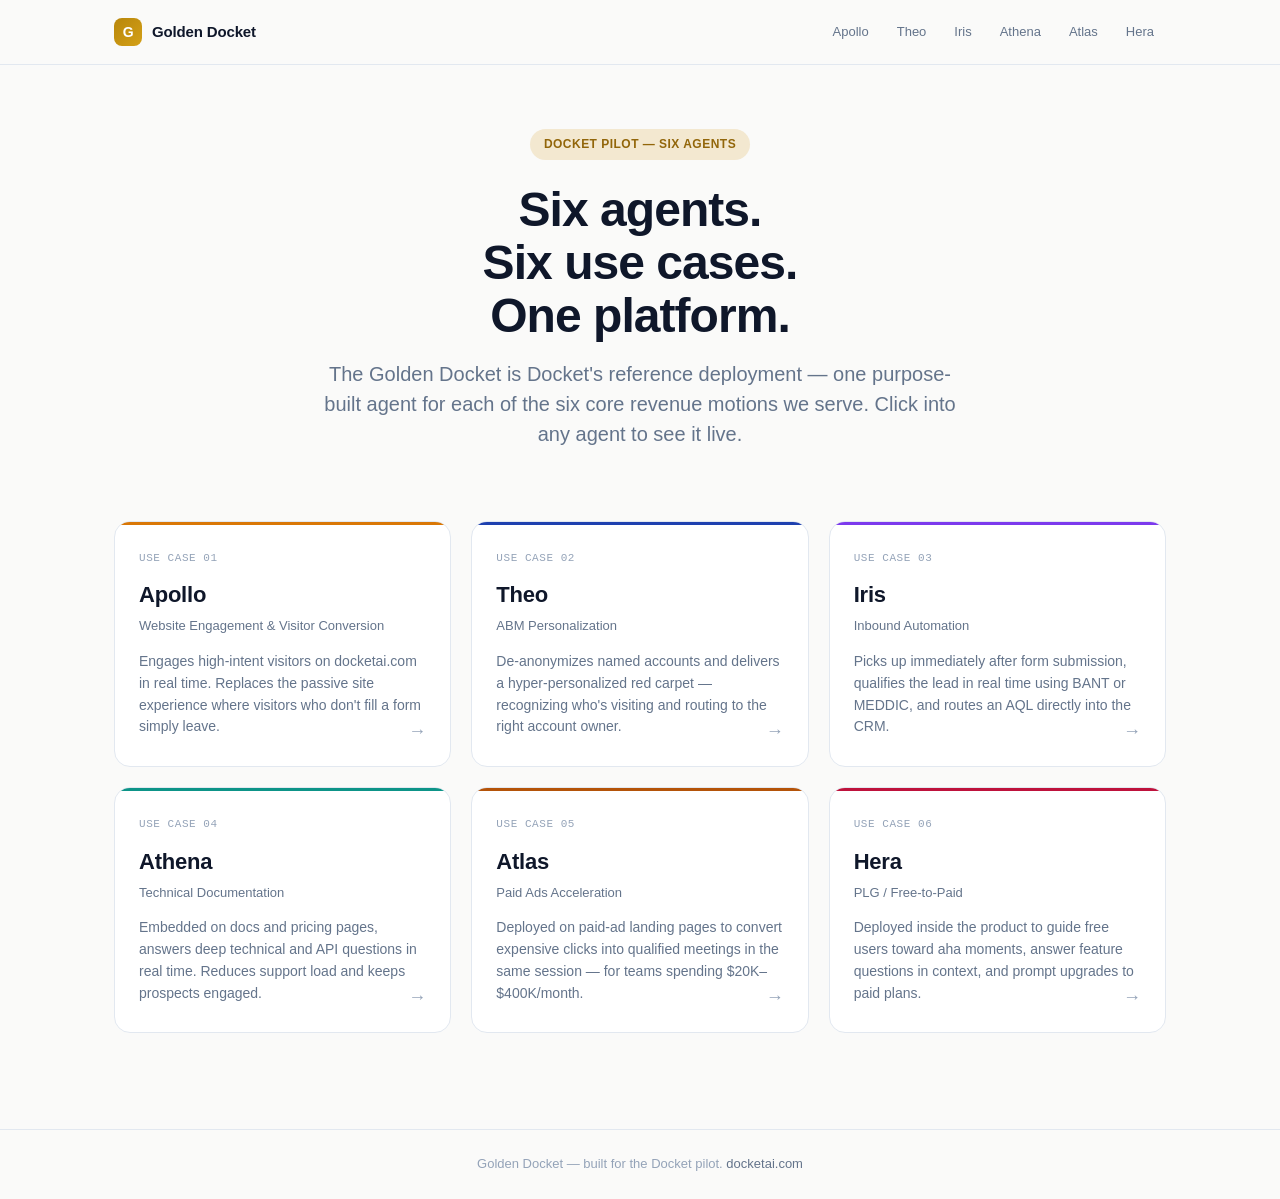
==== index.html @ fc50f1c3 "Add files via upload" ====
<!DOCTYPE html>
<html lang="en">
<head>
  <meta charset="UTF-8" />
  <meta name="viewport" content="width=device-width, initial-scale=1.0" />
  <title>Golden Docket — Six Agents, Six Use Cases</title>
  <meta name="description" content="The Golden Docket: six Docket agents covering every core use case — website engagement, ABM, post-form-fill, tech docs, paid ads, and PLG." />
  <link rel="stylesheet" href="styles.css" />
</head>
<body>
  <header class="site-header">
    <div class="site-header__inner">
      <a href="index.html" class="brand">
        <span class="brand__mark">G</span>
        <span>Golden Docket</span>
      </a>
      <nav class="nav">
        <a href="apollo.html" class="nav__link">Apollo</a>
        <a href="theo.html" class="nav__link">Theo</a>
        <a href="iris.html" class="nav__link">Iris</a>
        <a href="athena.html" class="nav__link">Athena</a>
        <a href="atlas.html" class="nav__link">Atlas</a>
        <a href="hera.html" class="nav__link">Hera</a>
      </nav>
    </div>
  </header>

  <main>
    <section class="hero">
      <span class="hero__eyebrow">Docket Pilot — Six Agents</span>
      <h1 class="hero__title">Six agents.<br />Six use cases.<br />One platform.</h1>
      <p class="hero__subtitle">
        The Golden Docket is Docket's reference deployment — one purpose-built agent for each of the six core revenue motions we serve. Click into any agent to see it live.
      </p>
    </section>

    <section class="grid">
      <a href="apollo.html" class="card" data-agent="apollo">
        <div class="card__num">USE CASE 01</div>
        <div class="card__name">Apollo</div>
        <div class="card__usecase">Website Engagement & Visitor Conversion</div>
        <p class="card__desc">Engages high-intent visitors on docketai.com in real time. Replaces the passive site experience where visitors who don't fill a form simply leave.</p>
        <span class="card__arrow">→</span>
      </a>

      <a href="theo.html" class="card" data-agent="theo">
        <div class="card__num">USE CASE 02</div>
        <div class="card__name">Theo</div>
        <div class="card__usecase">ABM Personalization</div>
        <p class="card__desc">De-anonymizes named accounts and delivers a hyper-personalized red carpet — recognizing who's visiting and routing to the right account owner.</p>
        <span class="card__arrow">→</span>
      </a>

      <a href="iris.html" class="card" data-agent="iris">
        <div class="card__num">USE CASE 03</div>
        <div class="card__name">Iris</div>
        <div class="card__usecase">Inbound Automation</div>
        <p class="card__desc">Picks up immediately after form submission, qualifies the lead in real time using BANT or MEDDIC, and routes an AQL directly into the CRM.</p>
        <span class="card__arrow">→</span>
      </a>

      <a href="athena.html" class="card" data-agent="athena">
        <div class="card__num">USE CASE 04</div>
        <div class="card__name">Athena</div>
        <div class="card__usecase">Technical Documentation</div>
        <p class="card__desc">Embedded on docs and pricing pages, answers deep technical and API questions in real time. Reduces support load and keeps prospects engaged.</p>
        <span class="card__arrow">→</span>
      </a>

      <a href="atlas.html" class="card" data-agent="atlas">
        <div class="card__num">USE CASE 05</div>
        <div class="card__name">Atlas</div>
        <div class="card__usecase">Paid Ads Acceleration</div>
        <p class="card__desc">Deployed on paid-ad landing pages to convert expensive clicks into qualified meetings in the same session — for teams spending $20K–$400K/month.</p>
        <span class="card__arrow">→</span>
      </a>

      <a href="hera.html" class="card" data-agent="hera">
        <div class="card__num">USE CASE 06</div>
        <div class="card__name">Hera</div>
        <div class="card__usecase">PLG / Free-to-Paid</div>
        <p class="card__desc">Deployed inside the product to guide free users toward aha moments, answer feature questions in context, and prompt upgrades to paid plans.</p>
        <span class="card__arrow">→</span>
      </a>
    </section>
  </main>

  <footer class="site-footer">
    <p>Golden Docket — built for the Docket pilot. <a href="https://docketai.com" target="_blank" rel="noopener">docketai.com</a></p>
  </footer>
</body>
</html>
---- styles.css ----
/* ============================================
   Golden Docket — Shared Styles
   ============================================ */

:root {
  --bg: #fafaf9;
  --surface: #ffffff;
  --text: #0f172a;
  --text-muted: #64748b;
  --text-subtle: #94a3b8;
  --border: #e2e8f0;
  --border-strong: #cbd5e1;

  --accent: #b8860b;
  --accent-light: #f3e8d0;
  --accent-strong: #92660a;

  --apollo: #d97706;
  --theo: #1e40af;
  --iris: #7c3aed;
  --athena: #0d9488;
  --atlas: #b45309;
  --hera: #be123c;

  --radius: 12px;
  --radius-lg: 16px;
  --shadow-sm: 0 1px 2px rgba(15, 23, 42, 0.04);
  --shadow: 0 4px 16px rgba(15, 23, 42, 0.06);
  --shadow-lg: 0 12px 32px rgba(15, 23, 42, 0.08);

  --font-sans: -apple-system, BlinkMacSystemFont, "Segoe UI", "Inter", Roboto, "Helvetica Neue", Arial, sans-serif;
  --font-mono: "SF Mono", "Monaco", "Cascadia Code", "Roboto Mono", monospace;

  --container: 1100px;
  --header-h: 64px;
}

* {
  box-sizing: border-box;
  margin: 0;
  padding: 0;
}

html {
  scroll-behavior: smooth;
}

body {
  font-family: var(--font-sans);
  font-size: 16px;
  line-height: 1.6;
  color: var(--text);
  background: var(--bg);
  -webkit-font-smoothing: antialiased;
  -moz-osx-font-smoothing: grayscale;
}

a {
  color: inherit;
  text-decoration: none;
  transition: color 0.15s ease;
}

a:hover {
  color: var(--accent-strong);
}

/* ============================================
   Header
   ============================================ */

.site-header {
  position: sticky;
  top: 0;
  z-index: 50;
  background: rgba(250, 250, 249, 0.92);
  backdrop-filter: saturate(180%) blur(10px);
  border-bottom: 1px solid var(--border);
}

.site-header__inner {
  max-width: var(--container);
  margin: 0 auto;
  padding: 0 24px;
  height: var(--header-h);
  display: flex;
  align-items: center;
  justify-content: space-between;
  gap: 24px;
}

.brand {
  display: flex;
  align-items: center;
  gap: 10px;
  font-weight: 600;
  font-size: 15px;
  letter-spacing: -0.01em;
}

.brand__mark {
  width: 28px;
  height: 28px;
  border-radius: 8px;
  background: linear-gradient(135deg, var(--accent) 0%, #d4a017 100%);
  display: inline-flex;
  align-items: center;
  justify-content: center;
  color: white;
  font-weight: 700;
  font-size: 14px;
}

.nav {
  display: flex;
  align-items: center;
  gap: 4px;
  flex-wrap: wrap;
}

.nav__link {
  padding: 6px 12px;
  border-radius: 8px;
  font-size: 13px;
  font-weight: 500;
  color: var(--text-muted);
  transition: all 0.15s ease;
}

.nav__link:hover {
  background: var(--surface);
  color: var(--text);
}

.nav__link.active {
  background: var(--text);
  color: var(--surface);
}

.nav__link.active:hover {
  color: var(--surface);
}

/* ============================================
   Main / Container
   ============================================ */

main {
  max-width: var(--container);
  margin: 0 auto;
  padding: 64px 24px 96px;
}

/* ============================================
   Hero (index)
   ============================================ */

.hero {
  text-align: center;
  margin-bottom: 72px;
}

.hero__eyebrow {
  display: inline-block;
  padding: 6px 14px;
  border-radius: 999px;
  background: var(--accent-light);
  color: var(--accent-strong);
  font-size: 12px;
  font-weight: 600;
  letter-spacing: 0.04em;
  text-transform: uppercase;
  margin-bottom: 24px;
}

.hero__title {
  font-size: 48px;
  font-weight: 700;
  letter-spacing: -0.02em;
  line-height: 1.1;
  margin-bottom: 16px;
  color: var(--text);
}

.hero__subtitle {
  font-size: 20px;
  color: var(--text-muted);
  max-width: 640px;
  margin: 0 auto;
  line-height: 1.5;
}

/* ============================================
   Agent Grid (index)
   ============================================ */

.grid {
  display: grid;
  grid-template-columns: repeat(3, 1fr);
  gap: 20px;
}

@media (max-width: 900px) {
  .grid {
    grid-template-columns: repeat(2, 1fr);
  }
}

@media (max-width: 600px) {
  .grid {
    grid-template-columns: 1fr;
  }
}

.card {
  display: block;
  padding: 28px 24px;
  background: var(--surface);
  border: 1px solid var(--border);
  border-radius: var(--radius-lg);
  transition: all 0.2s ease;
  position: relative;
  overflow: hidden;
}

.card::before {
  content: "";
  position: absolute;
  top: 0;
  left: 0;
  right: 0;
  height: 3px;
  background: var(--accent);
}

.card:hover {
  transform: translateY(-2px);
  box-shadow: var(--shadow-lg);
  border-color: var(--border-strong);
  color: var(--text);
}

.card[data-agent="apollo"]::before { background: var(--apollo); }
.card[data-agent="theo"]::before { background: var(--theo); }
.card[data-agent="iris"]::before { background: var(--iris); }
.card[data-agent="athena"]::before { background: var(--athena); }
.card[data-agent="atlas"]::before { background: var(--atlas); }
.card[data-agent="hera"]::before { background: var(--hera); }

.card__num {
  font-family: var(--font-mono);
  font-size: 11px;
  color: var(--text-subtle);
  letter-spacing: 0.05em;
  margin-bottom: 10px;
}

.card__name {
  font-size: 22px;
  font-weight: 700;
  letter-spacing: -0.01em;
  margin-bottom: 4px;
  color: var(--text);
}

.card__usecase {
  font-size: 13px;
  font-weight: 500;
  color: var(--text-muted);
  margin-bottom: 14px;
}

.card__desc {
  font-size: 14px;
  color: var(--text-muted);
  line-height: 1.55;
}

.card__arrow {
  position: absolute;
  bottom: 20px;
  right: 24px;
  font-size: 18px;
  color: var(--text-subtle);
  transition: transform 0.2s ease, color 0.2s ease;
}

.card:hover .card__arrow {
  transform: translateX(4px);
  color: var(--text);
}

/* ============================================
   Subpage Hero
   ============================================ */

.subpage-hero {
  margin-bottom: 48px;
  padding-bottom: 40px;
  border-bottom: 1px solid var(--border);
}

.subpage-hero__eyebrow {
  display: inline-flex;
  align-items: center;
  gap: 8px;
  font-family: var(--font-mono);
  font-size: 12px;
  font-weight: 600;
  letter-spacing: 0.04em;
  text-transform: uppercase;
  margin-bottom: 20px;
  padding: 6px 12px;
  border-radius: 999px;
  background: var(--surface);
  border: 1px solid var(--border);
  color: var(--text-muted);
}

.subpage-hero__eyebrow .dot {
  width: 8px;
  height: 8px;
  border-radius: 50%;
  background: var(--accent);
}

.subpage[data-agent="apollo"] .dot { background: var(--apollo); }
.subpage[data-agent="theo"] .dot { background: var(--theo); }
.subpage[data-agent="iris"] .dot { background: var(--iris); }
.subpage[data-agent="athena"] .dot { background: var(--athena); }
.subpage[data-agent="atlas"] .dot { background: var(--atlas); }
.subpage[data-agent="hera"] .dot { background: var(--hera); }

.subpage-hero__title {
  font-size: 56px;
  font-weight: 700;
  letter-spacing: -0.025em;
  line-height: 1;
  margin-bottom: 10px;
  color: var(--text);
}

.subpage-hero__usecase {
  font-size: 22px;
  font-weight: 500;
  color: var(--text-muted);
  letter-spacing: -0.01em;
}

/* ============================================
   Subpage Content
   ============================================ */

.subpage-content {
  display: grid;
  grid-template-columns: 1fr 320px;
  gap: 56px;
  align-items: start;
}

@media (max-width: 900px) {
  .subpage-content {
    grid-template-columns: 1fr;
    gap: 32px;
  }
}

.subpage-content__main h2 {
  font-size: 20px;
  font-weight: 600;
  letter-spacing: -0.01em;
  margin-top: 32px;
  margin-bottom: 12px;
  color: var(--text);
}

.subpage-content__main h2:first-child {
  margin-top: 0;
}

.subpage-content__main p {
  font-size: 16px;
  color: var(--text);
  line-height: 1.65;
  margin-bottom: 16px;
}

.subpage-content__main p + p {
  margin-top: 0;
}

.subpage-content__main ul {
  list-style: none;
  margin-bottom: 16px;
}

.subpage-content__main ul li {
  position: relative;
  padding-left: 22px;
  margin-bottom: 8px;
  color: var(--text);
  line-height: 1.6;
}

.subpage-content__main ul li::before {
  content: "→";
  position: absolute;
  left: 0;
  color: var(--accent);
  font-weight: 600;
}

.subpage[data-agent="apollo"] ul li::before { color: var(--apollo); }
.subpage[data-agent="theo"] ul li::before { color: var(--theo); }
.subpage[data-agent="iris"] ul li::before { color: var(--iris); }
.subpage[data-agent="athena"] ul li::before { color: var(--athena); }
.subpage[data-agent="atlas"] ul li::before { color: var(--atlas); }
.subpage[data-agent="hera"] ul li::before { color: var(--hera); }

/* ============================================
   Sidebar (subpage)
   ============================================ */

.sidebar {
  position: sticky;
  top: calc(var(--header-h) + 24px);
}

.sidebar__card {
  padding: 24px;
  background: var(--surface);
  border: 1px solid var(--border);
  border-radius: var(--radius);
  margin-bottom: 16px;
}

.sidebar__label {
  font-family: var(--font-mono);
  font-size: 11px;
  font-weight: 600;
  letter-spacing: 0.05em;
  text-transform: uppercase;
  color: var(--text-subtle);
  margin-bottom: 10px;
}

.sidebar__row {
  display: flex;
  justify-content: space-between;
  padding: 8px 0;
  font-size: 13px;
  border-bottom: 1px solid var(--border);
}

.sidebar__row:last-child {
  border-bottom: none;
}

.sidebar__row dt {
  color: var(--text-muted);
}

.sidebar__row dd {
  color: var(--text);
  font-weight: 500;
}

.sidebar__hint {
  font-size: 13px;
  color: var(--text-muted);
  line-height: 1.55;
  padding: 16px 20px;
  background: var(--accent-light);
  border-radius: var(--radius);
  border: 1px solid #e9d5a4;
}

.sidebar__hint strong {
  color: var(--accent-strong);
  font-weight: 600;
}

/* ============================================
   Footer
   ============================================ */

.site-footer {
  border-top: 1px solid var(--border);
  padding: 24px;
  text-align: center;
  font-size: 13px;
  color: var(--text-subtle);
}

.site-footer a {
  color: var(--text-muted);
}

/* ============================================
   Utilities
   ============================================ */

.back-link {
  display: inline-flex;
  align-items: center;
  gap: 6px;
  font-size: 13px;
  font-weight: 500;
  color: var(--text-muted);
  margin-bottom: 24px;
}

.back-link:hover {
  color: var(--text);
}

@media (max-width: 600px) {
  .hero__title {
    font-size: 36px;
  }
  .subpage-hero__title {
    font-size: 40px;
  }
  .nav {
    display: none;
  }
}
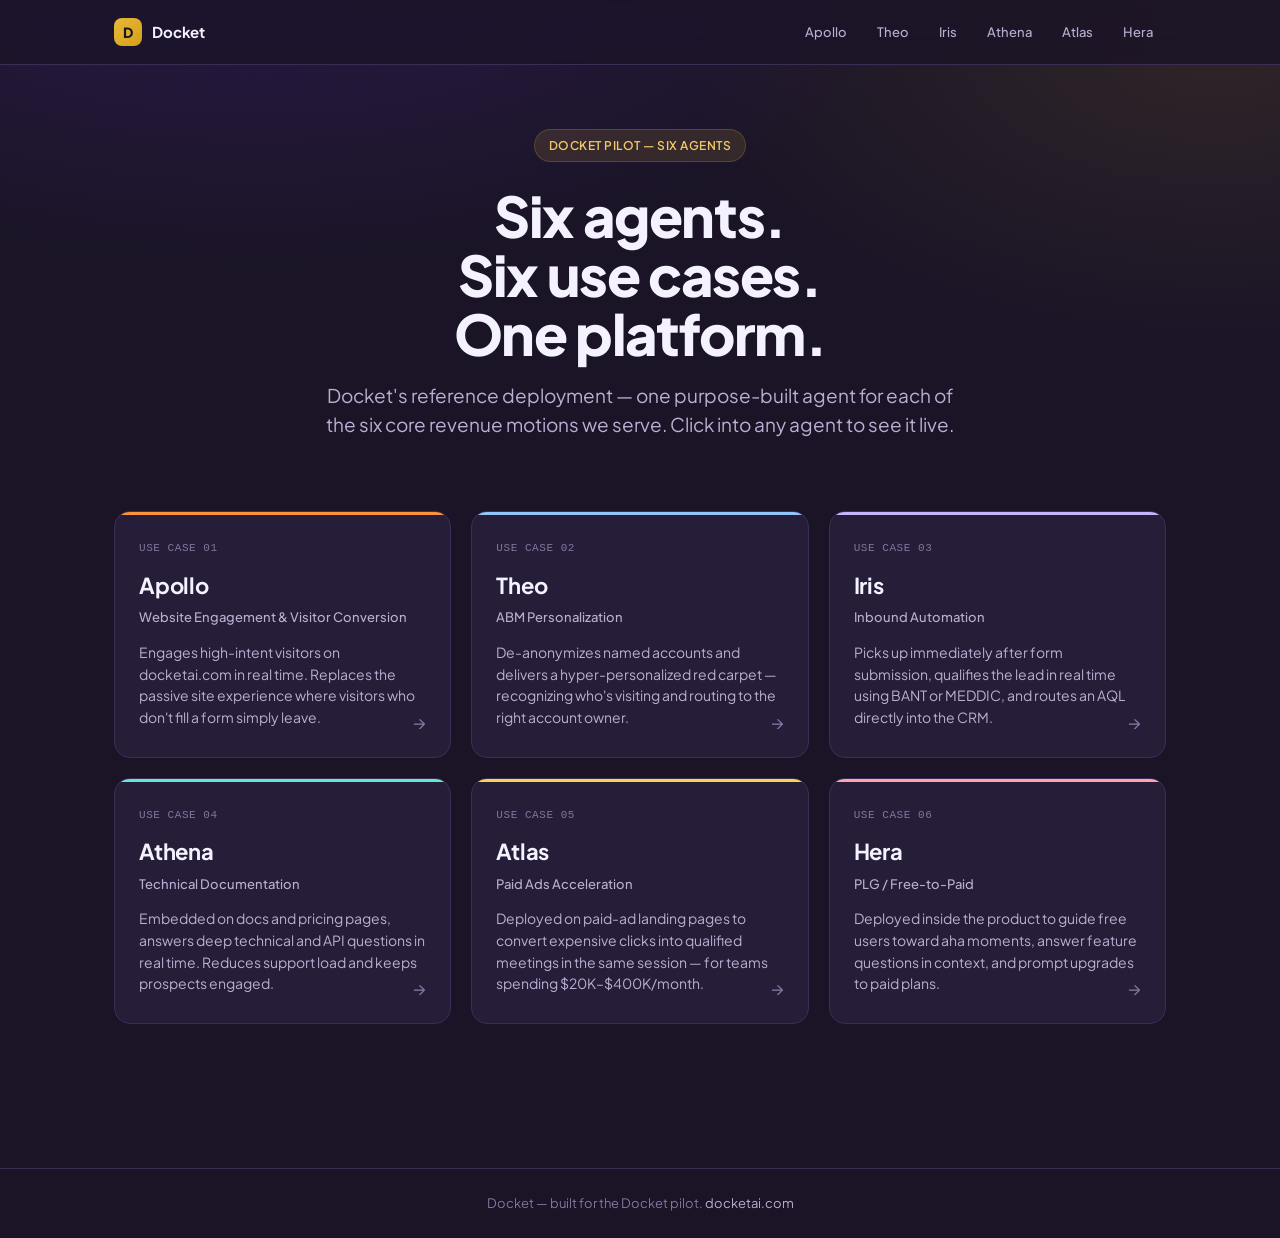
==== commit 4ed229d0: "Brand: Docket (drop Golden Docket from UI). Lean DCI on Theo/Iris/Atlas/Hera pages." ====
--- a/index.html
+++ b/index.html
@@ -3,16 +3,16 @@
 <head>
   <meta charset="UTF-8" />
   <meta name="viewport" content="width=device-width, initial-scale=1.0" />
-  <title>Golden Docket — Six Agents, Six Use Cases</title>
-  <meta name="description" content="The Golden Docket: six Docket agents covering every core use case — website engagement, ABM, post-form-fill, tech docs, paid ads, and PLG." />
+  <title>Docket — Six Agents, Six Use Cases</title>
+  <meta name="description" content="The Docket: six Docket agents covering every core use case — website engagement, ABM, post-form-fill, tech docs, paid ads, and PLG." />
   <link rel="stylesheet" href="styles.css" />
 </head>
 <body>
   <header class="site-header">
     <div class="site-header__inner">
       <a href="index.html" class="brand">
-        <span class="brand__mark">G</span>
-        <span>Golden Docket</span>
+        <span class="brand__mark">D</span>
+        <span>Docket</span>
       </a>
       <nav class="nav">
         <a href="apollo.html" class="nav__link">Apollo</a>
@@ -30,7 +30,7 @@
       <span class="hero__eyebrow">Docket Pilot — Six Agents</span>
       <h1 class="hero__title">Six agents.<br />Six use cases.<br />One platform.</h1>
       <p class="hero__subtitle">
-        The Golden Docket is Docket's reference deployment — one purpose-built agent for each of the six core revenue motions we serve. Click into any agent to see it live.
+        Docket's reference deployment — one purpose-built agent for each of the six core revenue motions we serve. Click into any agent to see it live.
       </p>
     </section>
 
@@ -86,7 +86,7 @@
   </main>
 
   <footer class="site-footer">
-    <p>Golden Docket — built for the Docket pilot. <a href="https://docketai.com" target="_blank" rel="noopener">docketai.com</a></p>
+    <p>Docket — built for the Docket pilot. <a href="https://docketai.com" target="_blank" rel="noopener">docketai.com</a></p>
   </footer>
 </body>
 </html>
--- a/styles.css
+++ b/styles.css
@@ -1,34 +1,60 @@
 /* ============================================
-   Golden Docket — Shared Styles
-   ============================================ */
+   Golden Docket — Shared Styles (dark theme, docket.io-flavored)
+   ============================================ */
+
+@import url('https://fonts.googleapis.com/css2?family=Plus+Jakarta+Sans:wght@400;500;600;700;800&display=swap');
 
 :root {
-  --bg: #fafaf9;
-  --surface: #ffffff;
-  --text: #0f172a;
-  --text-muted: #64748b;
-  --text-subtle: #94a3b8;
-  --border: #e2e8f0;
-  --border-strong: #cbd5e1;
-
-  --accent: #b8860b;
-  --accent-light: #f3e8d0;
-  --accent-strong: #92660a;
-
-  --apollo: #d97706;
-  --theo: #1e40af;
-  --iris: #7c3aed;
-  --athena: #0d9488;
-  --atlas: #b45309;
-  --hera: #be123c;
+  /* Deep midnight purple base — close to docket.io but slightly lighter
+     so it doesn't read as pure black. */
+  --bg: #1A1426;
+  --bg-elev: #211A30;
+  --surface: #261D38;
+  --surface-elev: #2E2342;
+  --surface-hover: #352848;
+
+  --text: #F5F2FF;
+  --text-muted: #B8AFD2;
+  --text-subtle: #8077A0;
+
+  --border: #3A2E55;
+  --border-strong: #4A3D6B;
+
+  /* Gold for the "Golden Docket" brand mark and a few accents */
+  --accent: #E8B838;
+  --accent-soft: rgba(232, 184, 56, 0.12);
+  --accent-strong: #F0C766;
+
+  /* Per-agent accent colors — tuned brighter for dark mode contrast */
+  --apollo: #FB923C;       /* orange  */
+  --theo:   #93C5FD;       /* blue    */
+  --iris:   #C4B5FD;       /* violet  */
+  --athena: #5EEAD4;       /* teal    */
+  --atlas:  #FCD34D;       /* amber   */
+  --hera:   #FDA4AF;       /* rose    */
+
+  /* Agent-tinted panel backgrounds (subtle on dark) */
+  --apollo-panel: rgba(251, 146, 60, 0.08);
+  --theo-panel:   rgba(147, 197, 253, 0.08);
+  --iris-panel:   rgba(196, 181, 253, 0.08);
+  --athena-panel: rgba(94, 234, 212, 0.08);
+  --atlas-panel:  rgba(252, 211, 77, 0.08);
+  --hera-panel:   rgba(253, 164, 175, 0.08);
+
+  --apollo-border: rgba(251, 146, 60, 0.28);
+  --theo-border:   rgba(147, 197, 253, 0.28);
+  --iris-border:   rgba(196, 181, 253, 0.28);
+  --athena-border: rgba(94, 234, 212, 0.28);
+  --atlas-border:  rgba(252, 211, 77, 0.28);
+  --hera-border:   rgba(253, 164, 175, 0.28);
 
   --radius: 12px;
   --radius-lg: 16px;
-  --shadow-sm: 0 1px 2px rgba(15, 23, 42, 0.04);
-  --shadow: 0 4px 16px rgba(15, 23, 42, 0.06);
-  --shadow-lg: 0 12px 32px rgba(15, 23, 42, 0.08);
-
-  --font-sans: -apple-system, BlinkMacSystemFont, "Segoe UI", "Inter", Roboto, "Helvetica Neue", Arial, sans-serif;
+  --shadow-sm: 0 1px 2px rgba(0, 0, 0, 0.4);
+  --shadow: 0 4px 20px rgba(0, 0, 0, 0.4);
+  --shadow-lg: 0 12px 36px rgba(0, 0, 0, 0.5);
+
+  --font-sans: "Plus Jakarta Sans", -apple-system, BlinkMacSystemFont, "Segoe UI", Inter, Roboto, "Helvetica Neue", Arial, sans-serif;
   --font-mono: "SF Mono", "Monaco", "Cascadia Code", "Roboto Mono", monospace;
 
   --container: 1100px;
@@ -51,8 +77,13 @@
   line-height: 1.6;
   color: var(--text);
   background: var(--bg);
+  background-image:
+    radial-gradient(1200px 600px at 20% -10%, rgba(124, 58, 237, 0.18), transparent 60%),
+    radial-gradient(900px 500px at 95% 5%, rgba(232, 184, 56, 0.10), transparent 60%);
+  background-attachment: fixed;
   -webkit-font-smoothing: antialiased;
   -moz-osx-font-smoothing: grayscale;
+  min-height: 100vh;
 }
 
 a {
@@ -73,8 +104,9 @@
   position: sticky;
   top: 0;
   z-index: 50;
-  background: rgba(250, 250, 249, 0.92);
-  backdrop-filter: saturate(180%) blur(10px);
+  background: rgba(26, 20, 38, 0.85);
+  backdrop-filter: saturate(180%) blur(14px);
+  -webkit-backdrop-filter: saturate(180%) blur(14px);
   border-bottom: 1px solid var(--border);
 }
 
@@ -93,9 +125,10 @@
   display: flex;
   align-items: center;
   gap: 10px;
-  font-weight: 600;
+  font-weight: 700;
   font-size: 15px;
   letter-spacing: -0.01em;
+  color: var(--text);
 }
 
 .brand__mark {
@@ -106,8 +139,8 @@
   display: inline-flex;
   align-items: center;
   justify-content: center;
-  color: white;
-  font-weight: 700;
+  color: #1A1426;
+  font-weight: 800;
   font-size: 14px;
 }
 
@@ -119,7 +152,7 @@
 }
 
 .nav__link {
-  padding: 6px 12px;
+  padding: 7px 13px;
   border-radius: 8px;
   font-size: 13px;
   font-weight: 500;
@@ -134,11 +167,11 @@
 
 .nav__link.active {
   background: var(--text);
-  color: var(--surface);
+  color: var(--bg);
 }
 
 .nav__link.active:hover {
-  color: var(--surface);
+  color: var(--bg);
 }
 
 /* ============================================
@@ -164,30 +197,31 @@
   display: inline-block;
   padding: 6px 14px;
   border-radius: 999px;
-  background: var(--accent-light);
+  background: var(--accent-soft);
   color: var(--accent-strong);
   font-size: 12px;
   font-weight: 600;
   letter-spacing: 0.04em;
   text-transform: uppercase;
   margin-bottom: 24px;
+  border: 1px solid rgba(232, 184, 56, 0.2);
 }
 
 .hero__title {
-  font-size: 48px;
-  font-weight: 700;
-  letter-spacing: -0.02em;
-  line-height: 1.1;
-  margin-bottom: 16px;
+  font-size: 56px;
+  font-weight: 800;
+  letter-spacing: -0.025em;
+  line-height: 1.05;
+  margin-bottom: 18px;
   color: var(--text);
 }
 
 .hero__subtitle {
-  font-size: 20px;
+  font-size: 19px;
   color: var(--text-muted);
   max-width: 640px;
   margin: 0 auto;
-  line-height: 1.5;
+  line-height: 1.55;
 }
 
 /* ============================================
@@ -201,15 +235,11 @@
 }
 
 @media (max-width: 900px) {
-  .grid {
-    grid-template-columns: repeat(2, 1fr);
-  }
+  .grid { grid-template-columns: repeat(2, 1fr); }
 }
 
 @media (max-width: 600px) {
-  .grid {
-    grid-template-columns: 1fr;
-  }
+  .grid { grid-template-columns: 1fr; }
 }
 
 .card {
@@ -237,15 +267,16 @@
   transform: translateY(-2px);
   box-shadow: var(--shadow-lg);
   border-color: var(--border-strong);
+  background: var(--surface-elev);
   color: var(--text);
 }
 
 .card[data-agent="apollo"]::before { background: var(--apollo); }
-.card[data-agent="theo"]::before { background: var(--theo); }
-.card[data-agent="iris"]::before { background: var(--iris); }
+.card[data-agent="theo"]::before   { background: var(--theo); }
+.card[data-agent="iris"]::before   { background: var(--iris); }
 .card[data-agent="athena"]::before { background: var(--athena); }
-.card[data-agent="atlas"]::before { background: var(--atlas); }
-.card[data-agent="hera"]::before { background: var(--hera); }
+.card[data-agent="atlas"]::before  { background: var(--atlas); }
+.card[data-agent="hera"]::before   { background: var(--hera); }
 
 .card__num {
   font-family: var(--font-mono);
@@ -325,18 +356,18 @@
 }
 
 .subpage[data-agent="apollo"] .dot { background: var(--apollo); }
-.subpage[data-agent="theo"] .dot { background: var(--theo); }
-.subpage[data-agent="iris"] .dot { background: var(--iris); }
+.subpage[data-agent="theo"] .dot   { background: var(--theo); }
+.subpage[data-agent="iris"] .dot   { background: var(--iris); }
 .subpage[data-agent="athena"] .dot { background: var(--athena); }
-.subpage[data-agent="atlas"] .dot { background: var(--atlas); }
-.subpage[data-agent="hera"] .dot { background: var(--hera); }
+.subpage[data-agent="atlas"] .dot  { background: var(--atlas); }
+.subpage[data-agent="hera"] .dot   { background: var(--hera); }
 
 .subpage-hero__title {
-  font-size: 56px;
-  font-weight: 700;
-  letter-spacing: -0.025em;
+  font-size: 64px;
+  font-weight: 800;
+  letter-spacing: -0.03em;
   line-height: 1;
-  margin-bottom: 10px;
+  margin-bottom: 12px;
   color: var(--text);
 }
 
@@ -367,7 +398,7 @@
 
 .subpage-content__main h2 {
   font-size: 20px;
-  font-weight: 600;
+  font-weight: 700;
   letter-spacing: -0.01em;
   margin-top: 32px;
   margin-bottom: 12px;
@@ -383,10 +414,6 @@
   color: var(--text);
   line-height: 1.65;
   margin-bottom: 16px;
-}
-
-.subpage-content__main p + p {
-  margin-top: 0;
 }
 
 .subpage-content__main ul {
@@ -411,11 +438,11 @@
 }
 
 .subpage[data-agent="apollo"] ul li::before { color: var(--apollo); }
-.subpage[data-agent="theo"] ul li::before { color: var(--theo); }
-.subpage[data-agent="iris"] ul li::before { color: var(--iris); }
+.subpage[data-agent="theo"] ul li::before   { color: var(--theo); }
+.subpage[data-agent="iris"] ul li::before   { color: var(--iris); }
 .subpage[data-agent="athena"] ul li::before { color: var(--athena); }
-.subpage[data-agent="atlas"] ul li::before { color: var(--atlas); }
-.subpage[data-agent="hera"] ul li::before { color: var(--hera); }
+.subpage[data-agent="atlas"] ul li::before  { color: var(--atlas); }
+.subpage[data-agent="hera"] ul li::before   { color: var(--hera); }
 
 /* ============================================
    Sidebar (subpage)
@@ -470,9 +497,9 @@
   color: var(--text-muted);
   line-height: 1.55;
   padding: 16px 20px;
-  background: var(--accent-light);
+  background: var(--accent-soft);
   border-radius: var(--radius);
-  border: 1px solid #e9d5a4;
+  border: 1px solid rgba(232, 184, 56, 0.22);
 }
 
 .sidebar__hint strong {
@@ -490,6 +517,7 @@
   text-align: center;
   font-size: 13px;
   color: var(--text-subtle);
+  margin-top: 48px;
 }
 
 .site-footer a {
@@ -515,13 +543,26 @@
 }
 
 @media (max-width: 600px) {
-  .hero__title {
-    font-size: 36px;
-  }
-  .subpage-hero__title {
-    font-size: 40px;
-  }
-  .nav {
-    display: none;
-  }
-}
+  .hero__title { font-size: 40px; }
+  .subpage-hero__title { font-size: 44px; }
+  .nav { display: none; }
+}
+
+/* ============================================
+   Shared form / preset panel styles (Iris, Theo, Hera, Atlas)
+   ============================================ */
+
+.preset-flash {
+  animation: preset-flash 0.6s ease;
+}
+
+@keyframes preset-flash {
+  0%   { background: var(--surface-elev); border-color: var(--border-strong); }
+  100% { background: var(--bg-elev);      border-color: var(--border); }
+}
+
+/* Form fields default styling for dark theme */
+input, select, textarea {
+  font-family: var(--font-sans);
+  color-scheme: dark;
+}
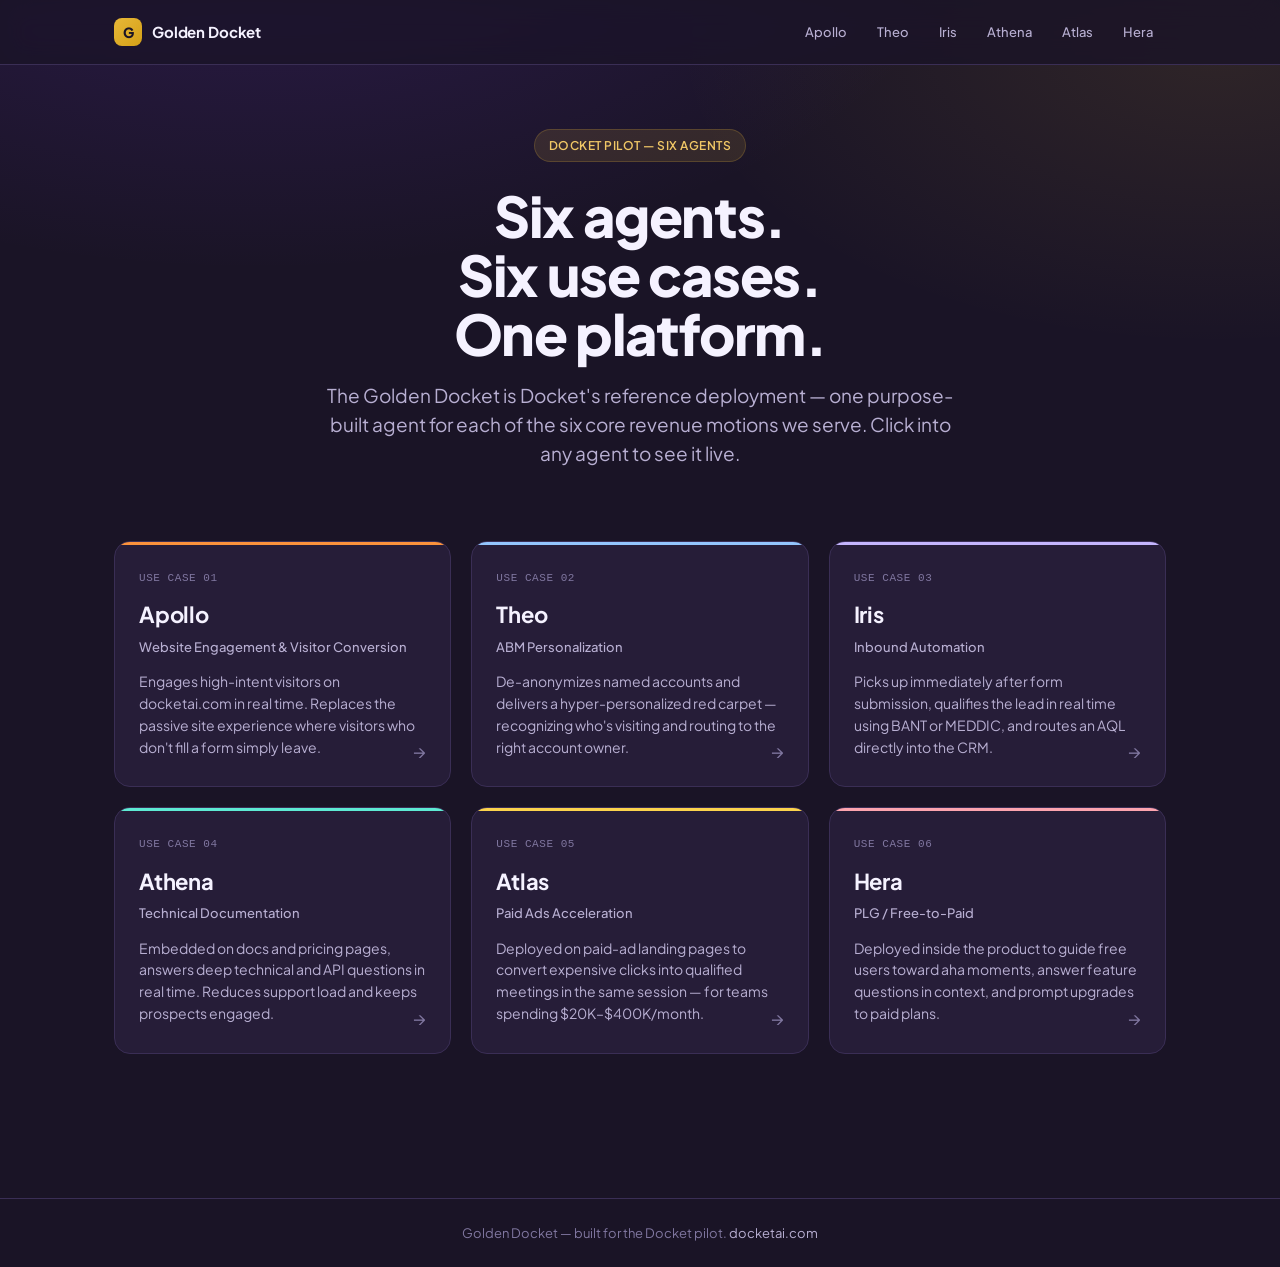
==== commit 74d0cae9: "Revert: restore Golden Docket branding (logo, header, titles, footers, hero copy)" ====
--- a/index.html
+++ b/index.html
@@ -3,16 +3,16 @@
 <head>
   <meta charset="UTF-8" />
   <meta name="viewport" content="width=device-width, initial-scale=1.0" />
-  <title>Docket — Six Agents, Six Use Cases</title>
-  <meta name="description" content="The Docket: six Docket agents covering every core use case — website engagement, ABM, post-form-fill, tech docs, paid ads, and PLG." />
+  <title>Golden Docket — Six Agents, Six Use Cases</title>
+  <meta name="description" content="The Golden Docket: six Docket agents covering every core use case — website engagement, ABM, post-form-fill, tech docs, paid ads, and PLG." />
   <link rel="stylesheet" href="styles.css" />
 </head>
 <body>
   <header class="site-header">
     <div class="site-header__inner">
       <a href="index.html" class="brand">
-        <span class="brand__mark">D</span>
-        <span>Docket</span>
+        <span class="brand__mark">G</span>
+        <span>Golden Docket</span>
       </a>
       <nav class="nav">
         <a href="apollo.html" class="nav__link">Apollo</a>
@@ -30,7 +30,7 @@
       <span class="hero__eyebrow">Docket Pilot — Six Agents</span>
       <h1 class="hero__title">Six agents.<br />Six use cases.<br />One platform.</h1>
       <p class="hero__subtitle">
-        Docket's reference deployment — one purpose-built agent for each of the six core revenue motions we serve. Click into any agent to see it live.
+        The Golden Docket is Docket's reference deployment — one purpose-built agent for each of the six core revenue motions we serve. Click into any agent to see it live.
       </p>
     </section>
 
@@ -86,7 +86,7 @@
   </main>
 
   <footer class="site-footer">
-    <p>Docket — built for the Docket pilot. <a href="https://docketai.com" target="_blank" rel="noopener">docketai.com</a></p>
+    <p>Golden Docket — built for the Docket pilot. <a href="https://docketai.com" target="_blank" rel="noopener">docketai.com</a></p>
   </footer>
 </body>
 </html>
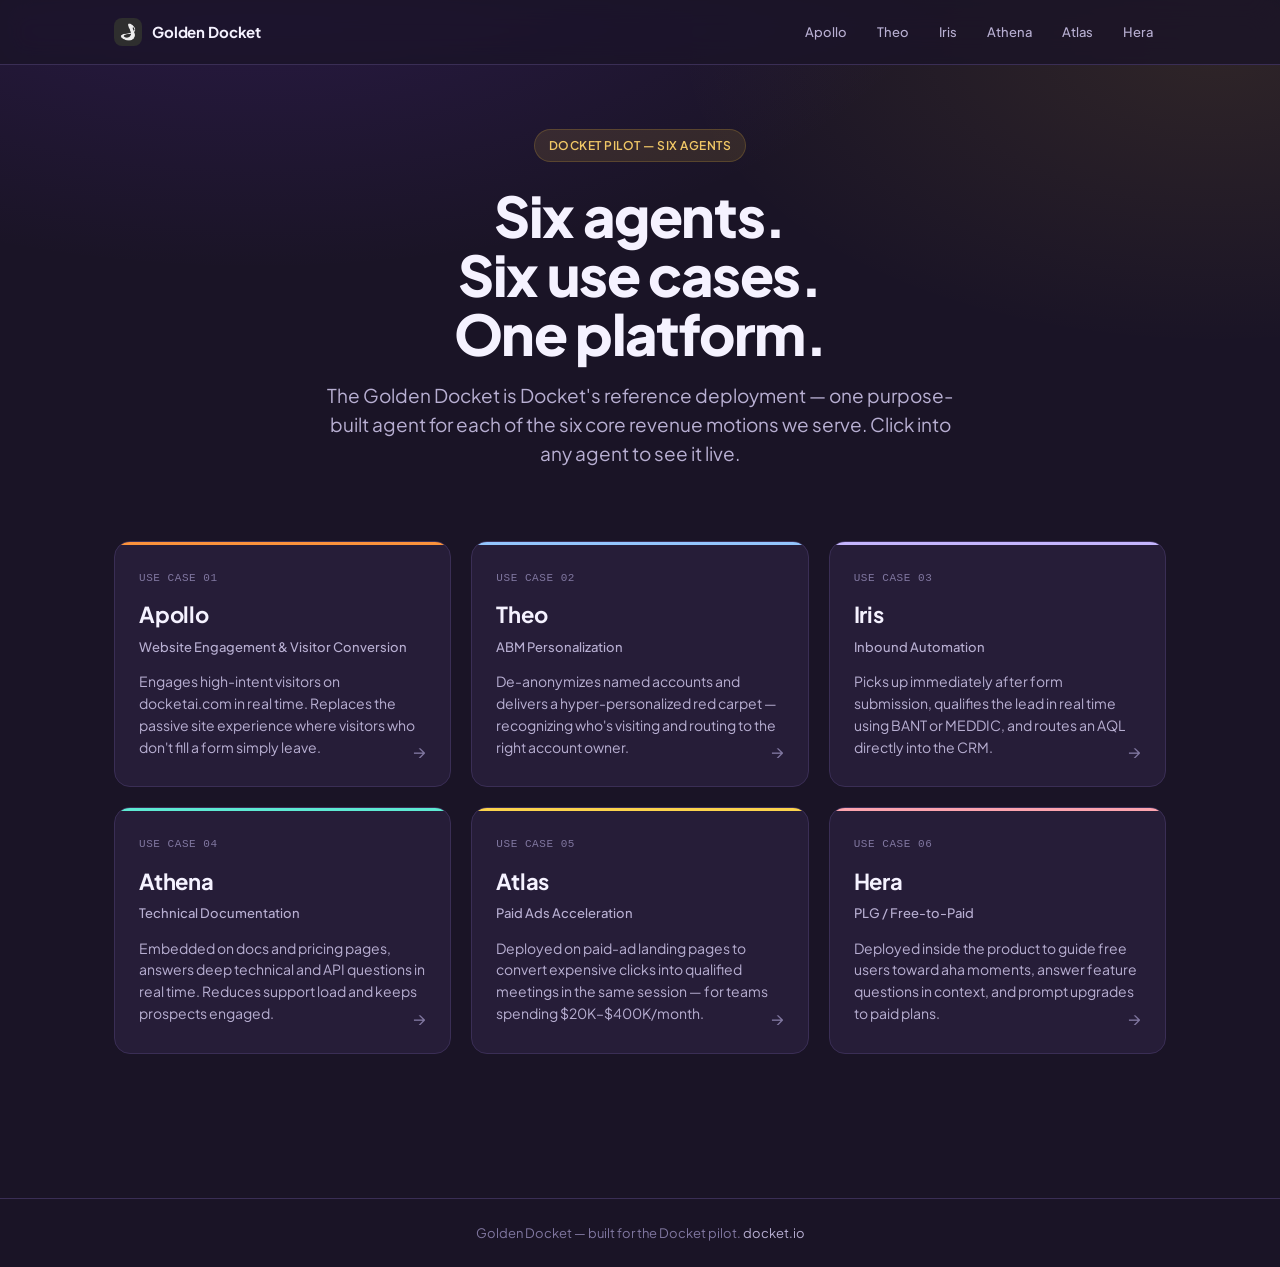
==== commit 854b808b: "Brand: add Docket logo image (replace G); footer link to docket.io" ====
--- a/index.html
+++ b/index.html
@@ -11,7 +11,7 @@
   <header class="site-header">
     <div class="site-header__inner">
       <a href="index.html" class="brand">
-        <span class="brand__mark">G</span>
+        <img class="brand__mark" src="logo.jpeg" alt="Docket" />
         <span>Golden Docket</span>
       </a>
       <nav class="nav">
@@ -86,7 +86,7 @@
   </main>
 
   <footer class="site-footer">
-    <p>Golden Docket — built for the Docket pilot. <a href="https://docketai.com" target="_blank" rel="noopener">docketai.com</a></p>
+    <p>Golden Docket — built for the Docket pilot. <a href="https://docket.io" target="_blank" rel="noopener">docket.io</a></p>
   </footer>
 </body>
 </html>
--- a/styles.css
+++ b/styles.css
@@ -135,13 +135,8 @@
   width: 28px;
   height: 28px;
   border-radius: 8px;
-  background: linear-gradient(135deg, var(--accent) 0%, #d4a017 100%);
-  display: inline-flex;
-  align-items: center;
-  justify-content: center;
-  color: #1A1426;
-  font-weight: 800;
-  font-size: 14px;
+  display: inline-block;
+  object-fit: cover;
 }
 
 .nav {
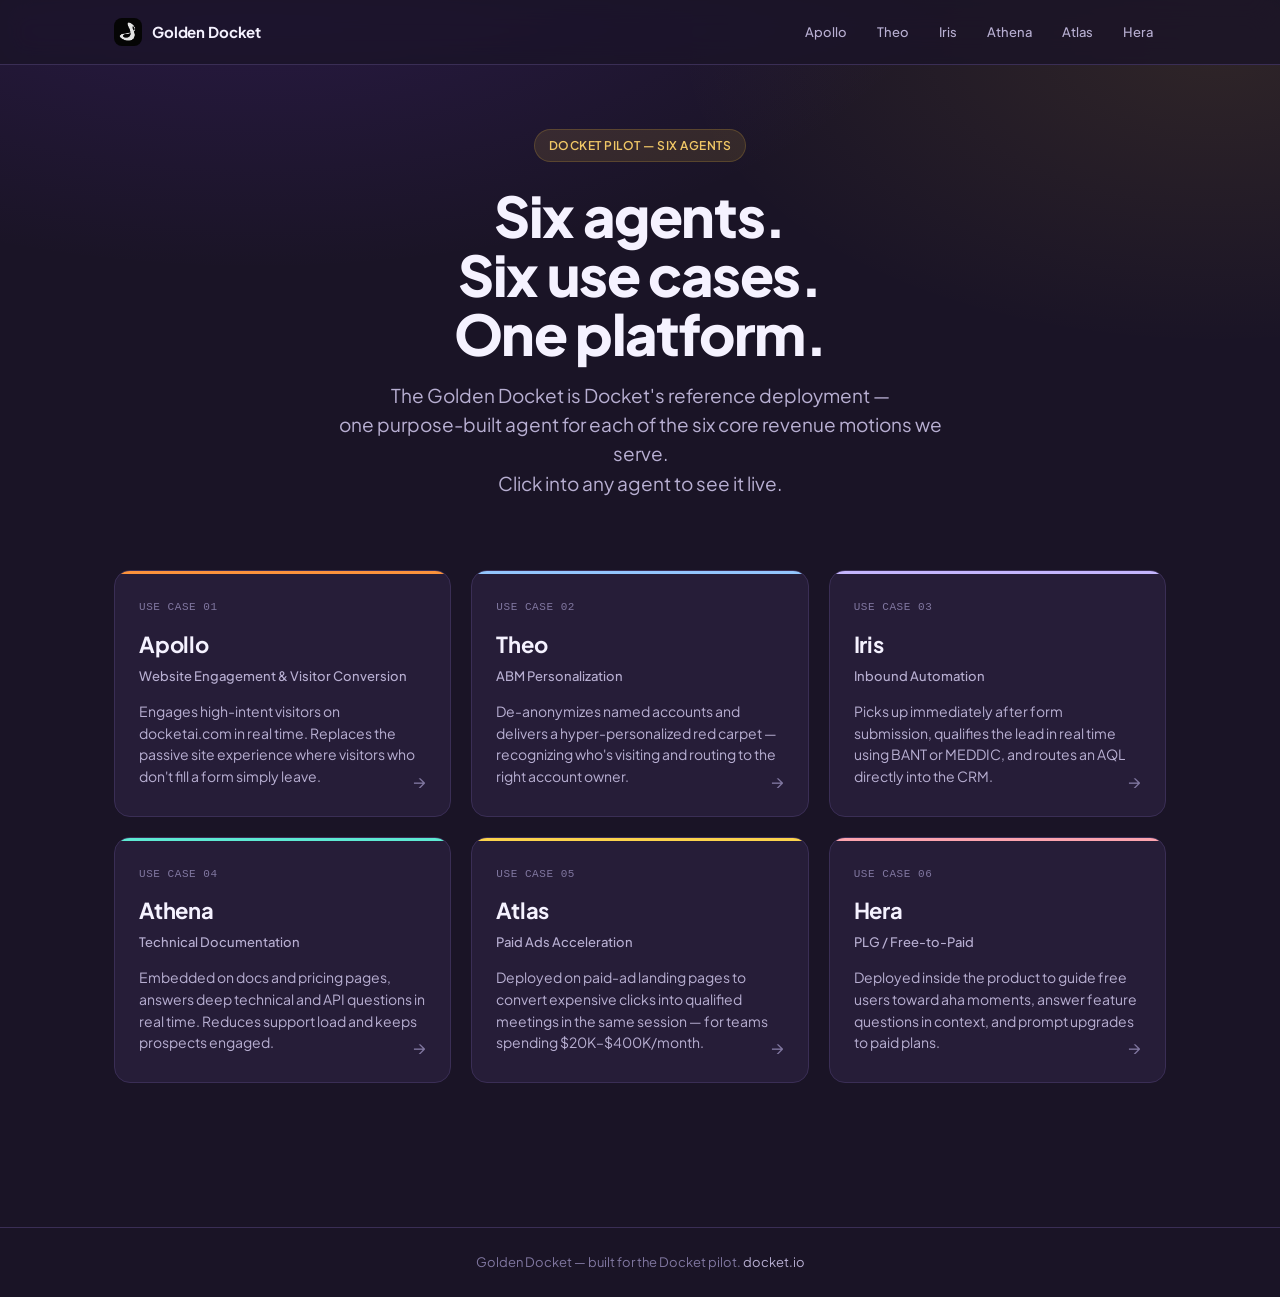
==== commit 41f18d7c: "Hero subtitle: split into 3 lines for readability" ====
--- a/index.html
+++ b/index.html
@@ -30,7 +30,9 @@
       <span class="hero__eyebrow">Docket Pilot — Six Agents</span>
       <h1 class="hero__title">Six agents.<br />Six use cases.<br />One platform.</h1>
       <p class="hero__subtitle">
-        The Golden Docket is Docket's reference deployment — one purpose-built agent for each of the six core revenue motions we serve. Click into any agent to see it live.
+        The Golden Docket is Docket's reference deployment —<br />
+        one purpose-built agent for each of the six core revenue motions we serve.<br />
+        Click into any agent to see it live.
       </p>
     </section>
 
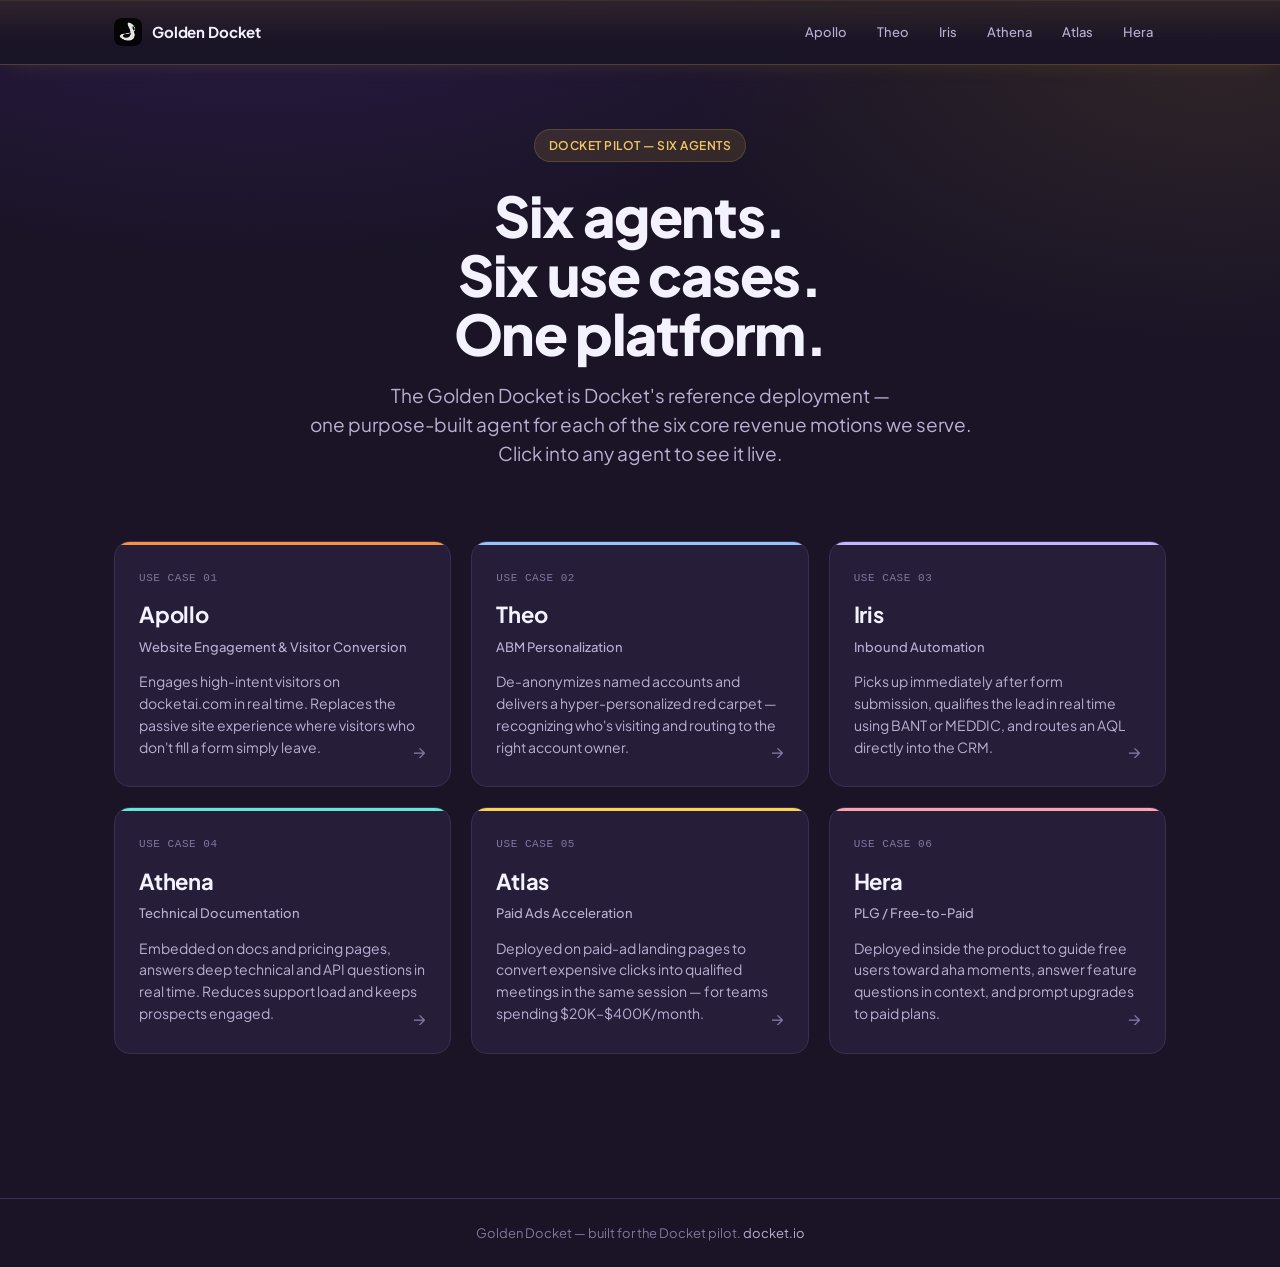
==== commit f67b3a07: "Add Docket logo as favicon + apple-touch-icon on all pages" ====
--- a/index.html
+++ b/index.html
@@ -5,6 +5,8 @@
   <meta name="viewport" content="width=device-width, initial-scale=1.0" />
   <title>Golden Docket — Six Agents, Six Use Cases</title>
   <meta name="description" content="The Golden Docket: six Docket agents covering every core use case — website engagement, ABM, post-form-fill, tech docs, paid ads, and PLG." />
+  <link rel="icon" type="image/jpeg" href="logo.jpeg" />
+  <link rel="apple-touch-icon" href="logo.jpeg" />
   <link rel="stylesheet" href="styles.css" />
 </head>
 <body>
--- a/styles.css
+++ b/styles.css
@@ -89,11 +89,50 @@
 a {
   color: inherit;
   text-decoration: none;
-  transition: color 0.15s ease;
+  transition: all 0.2s ease;
 }
 
 a:hover {
   color: var(--accent-strong);
+}
+
+/* ============================================
+   Universal gold halo on hover / focus
+   ============================================ */
+.brand,
+.back-link,
+.card,
+.preset-btn,
+.preset-card,
+.btn-submit {
+  transition: all 0.2s ease;
+}
+
+.brand:hover {
+  color: var(--accent-strong);
+  text-shadow:
+    0 0 6px rgba(232, 184, 56, 0.55),
+    0 0 18px rgba(232, 184, 56, 0.35);
+}
+
+.brand:hover .brand__mark {
+  filter:
+    drop-shadow(0 0 8px rgba(232, 184, 56, 0.55))
+    drop-shadow(0 0 18px rgba(232, 184, 56, 0.3));
+}
+
+.back-link:hover {
+  color: var(--accent-strong);
+  text-shadow:
+    0 0 6px rgba(232, 184, 56, 0.55),
+    0 0 18px rgba(232, 184, 56, 0.35);
+}
+
+.site-footer a:hover {
+  color: var(--accent-strong);
+  text-shadow:
+    0 0 6px rgba(232, 184, 56, 0.55),
+    0 0 14px rgba(232, 184, 56, 0.3);
 }
 
 /* ============================================
@@ -104,10 +143,13 @@
   position: sticky;
   top: 0;
   z-index: 50;
-  background: rgba(26, 20, 38, 0.85);
+  background:
+    linear-gradient(180deg, rgba(232, 184, 56, 0.10) 0%, rgba(26, 20, 38, 0.88) 65%),
+    rgba(26, 20, 38, 0.88);
   backdrop-filter: saturate(180%) blur(14px);
   -webkit-backdrop-filter: saturate(180%) blur(14px);
-  border-bottom: 1px solid var(--border);
+  border-bottom: 1px solid rgba(232, 184, 56, 0.18);
+  box-shadow: 0 1px 0 rgba(232, 184, 56, 0.08) inset, 0 6px 22px -10px rgba(232, 184, 56, 0.18);
 }
 
 .site-header__inner {
@@ -152,12 +194,19 @@
   font-size: 13px;
   font-weight: 500;
   color: var(--text-muted);
-  transition: all 0.15s ease;
+  transition: all 0.2s ease;
+  position: relative;
 }
 
 .nav__link:hover {
-  background: var(--surface);
-  color: var(--text);
+  color: var(--accent-strong);
+  background: rgba(232, 184, 56, 0.07);
+  text-shadow:
+    0 0 6px rgba(232, 184, 56, 0.55),
+    0 0 18px rgba(232, 184, 56, 0.35);
+  box-shadow:
+    0 0 16px rgba(232, 184, 56, 0.22),
+    0 0 32px rgba(232, 184, 56, 0.12);
 }
 
 .nav__link.active {
@@ -167,6 +216,8 @@
 
 .nav__link.active:hover {
   color: var(--bg);
+  text-shadow: none;
+  box-shadow: 0 0 14px rgba(232, 184, 56, 0.35);
 }
 
 /* ============================================
@@ -214,7 +265,7 @@
 .hero__subtitle {
   font-size: 19px;
   color: var(--text-muted);
-  max-width: 640px;
+  max-width: 820px;
   margin: 0 auto;
   line-height: 1.55;
 }
@@ -260,10 +311,20 @@
 
 .card:hover {
   transform: translateY(-2px);
-  box-shadow: var(--shadow-lg);
-  border-color: var(--border-strong);
   background: var(--surface-elev);
-  color: var(--text);
+  border-color: rgba(232, 184, 56, 0.35);
+  box-shadow:
+    0 12px 36px rgba(0, 0, 0, 0.5),
+    0 0 28px rgba(232, 184, 56, 0.2),
+    0 0 56px rgba(232, 184, 56, 0.1);
+  color: var(--text);
+}
+
+.card:hover .card__name {
+  color: var(--accent-strong);
+  text-shadow:
+    0 0 6px rgba(232, 184, 56, 0.45),
+    0 0 18px rgba(232, 184, 56, 0.22);
 }
 
 .card[data-agent="apollo"]::before { background: var(--apollo); }
@@ -313,7 +374,37 @@
 
 .card:hover .card__arrow {
   transform: translateX(4px);
-  color: var(--text);
+  color: var(--accent-strong);
+  text-shadow:
+    0 0 6px rgba(232, 184, 56, 0.55),
+    0 0 18px rgba(232, 184, 56, 0.35);
+}
+
+/* Preset cards (Theo / Hera / Atlas pages) — keep agent-color border, layer gold halo */
+.preset-card:hover {
+  box-shadow:
+    0 0 22px rgba(232, 184, 56, 0.22),
+    0 0 44px rgba(232, 184, 56, 0.1);
+}
+
+.preset-card:hover .preset-card__title {
+  text-shadow:
+    0 0 6px rgba(232, 184, 56, 0.45),
+    0 0 18px rgba(232, 184, 56, 0.2);
+}
+
+/* Preset buttons (Iris page) — gold halo */
+.preset-btn:hover {
+  box-shadow:
+    0 0 18px rgba(232, 184, 56, 0.22),
+    0 0 36px rgba(232, 184, 56, 0.12);
+}
+
+/* Submit / primary action buttons — gold halo */
+.btn-submit:hover {
+  box-shadow:
+    0 0 20px rgba(232, 184, 56, 0.3),
+    0 0 40px rgba(232, 184, 56, 0.15);
 }
 
 /* ============================================
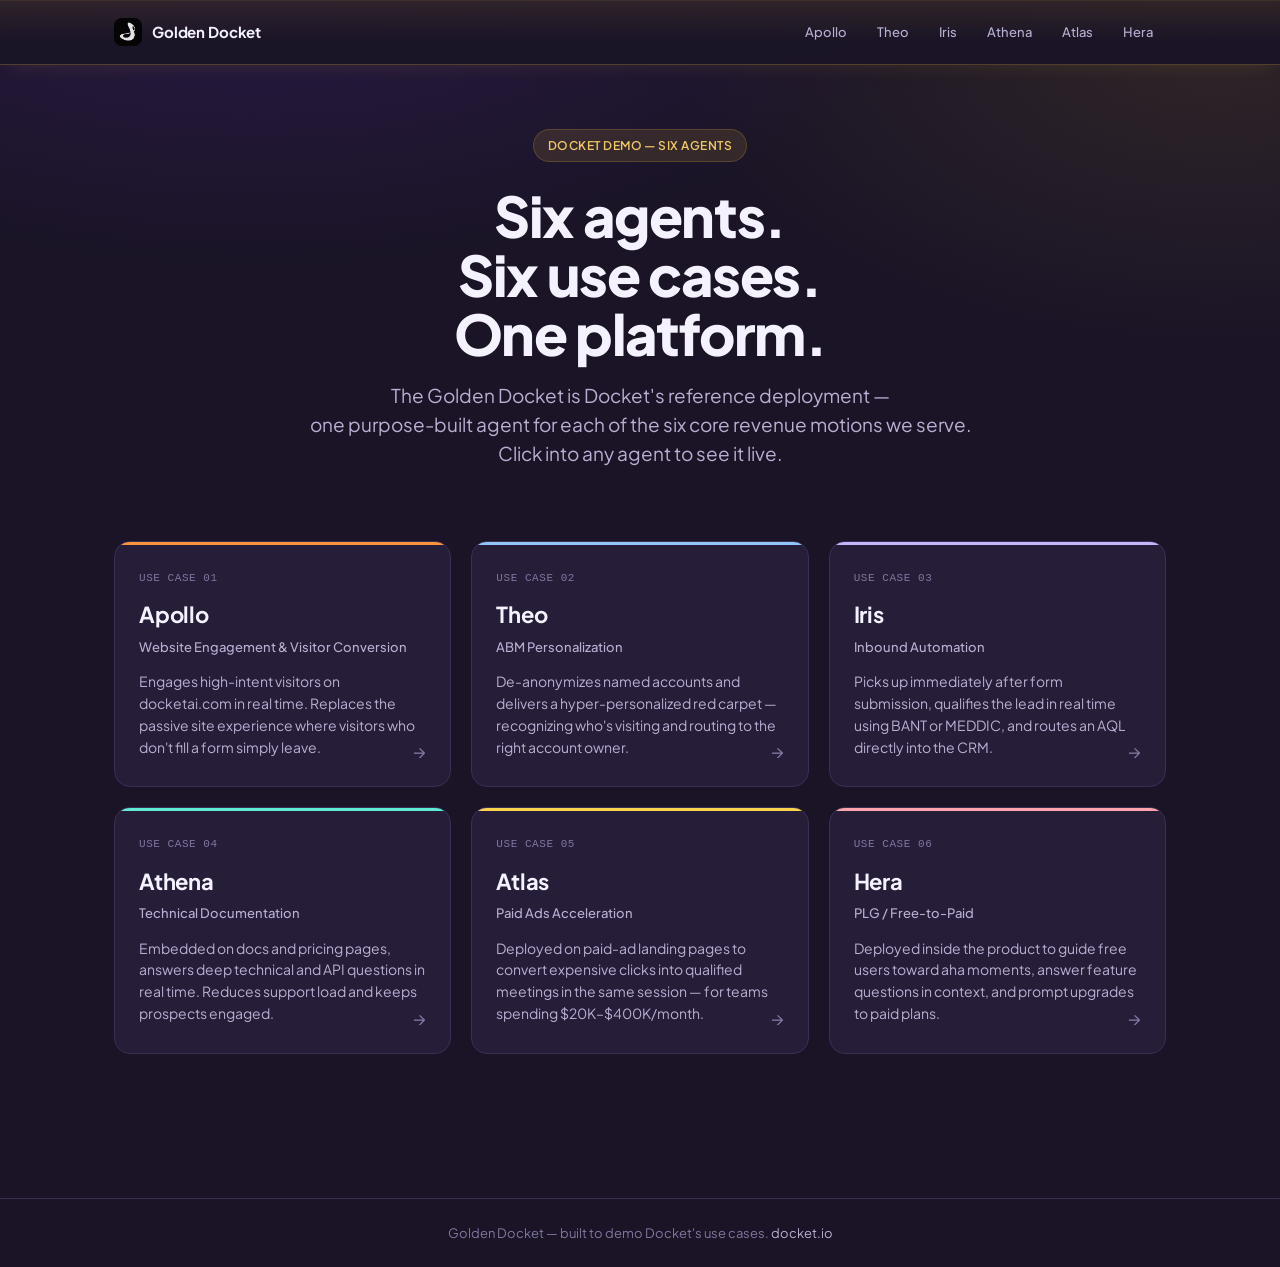
==== commit 60988e6d: "Drop 'pilot' language: eyebrow + footer now reference demoing use cases" ====
--- a/index.html
+++ b/index.html
@@ -29,7 +29,7 @@
 
   <main>
     <section class="hero">
-      <span class="hero__eyebrow">Docket Pilot — Six Agents</span>
+      <span class="hero__eyebrow">Docket Demo — Six Agents</span>
       <h1 class="hero__title">Six agents.<br />Six use cases.<br />One platform.</h1>
       <p class="hero__subtitle">
         The Golden Docket is Docket's reference deployment —<br />
@@ -90,7 +90,7 @@
   </main>
 
   <footer class="site-footer">
-    <p>Golden Docket — built for the Docket pilot. <a href="https://docket.io" target="_blank" rel="noopener">docket.io</a></p>
+    <p>Golden Docket — built to demo Docket's use cases. <a href="https://docket.io" target="_blank" rel="noopener">docket.io</a></p>
   </footer>
 </body>
 </html>
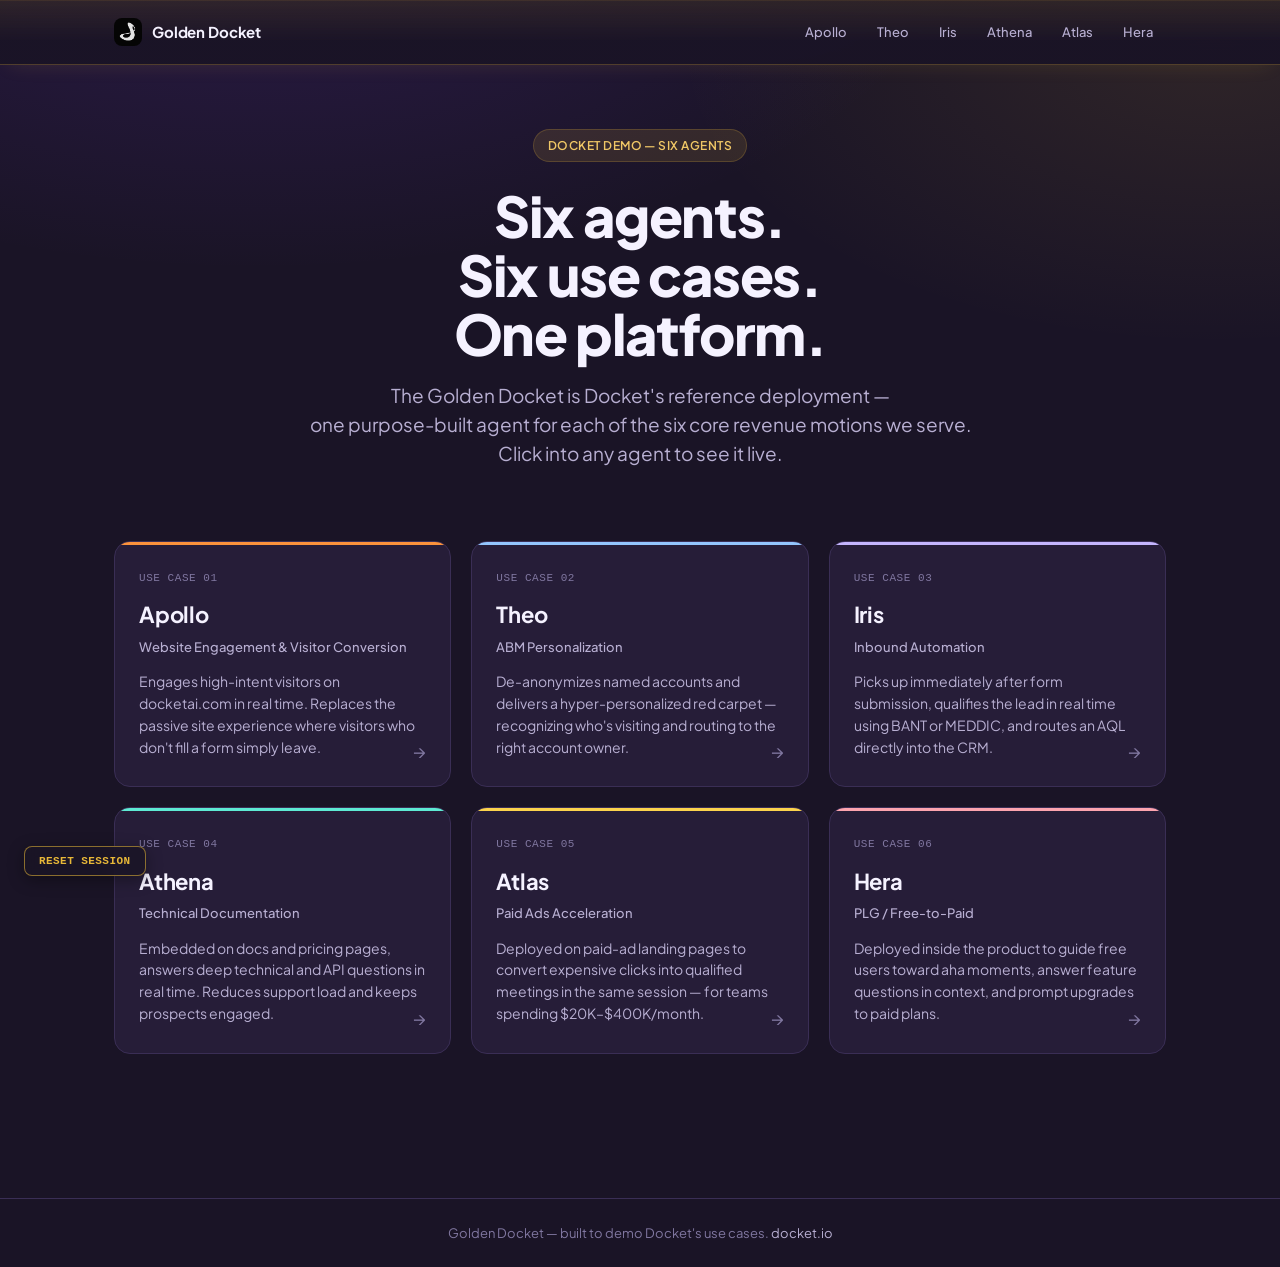
==== commit 7c1364b1: "Add reset-session button + Atlas .html asset URLs" ====
--- a/index.html
+++ b/index.html
@@ -92,5 +92,6 @@
   <footer class="site-footer">
     <p>Golden Docket — built to demo Docket's use cases. <a href="https://docket.io" target="_blank" rel="noopener">docket.io</a></p>
   </footer>
+  <script src="reset-session.js"></script>
 </body>
 </html>
